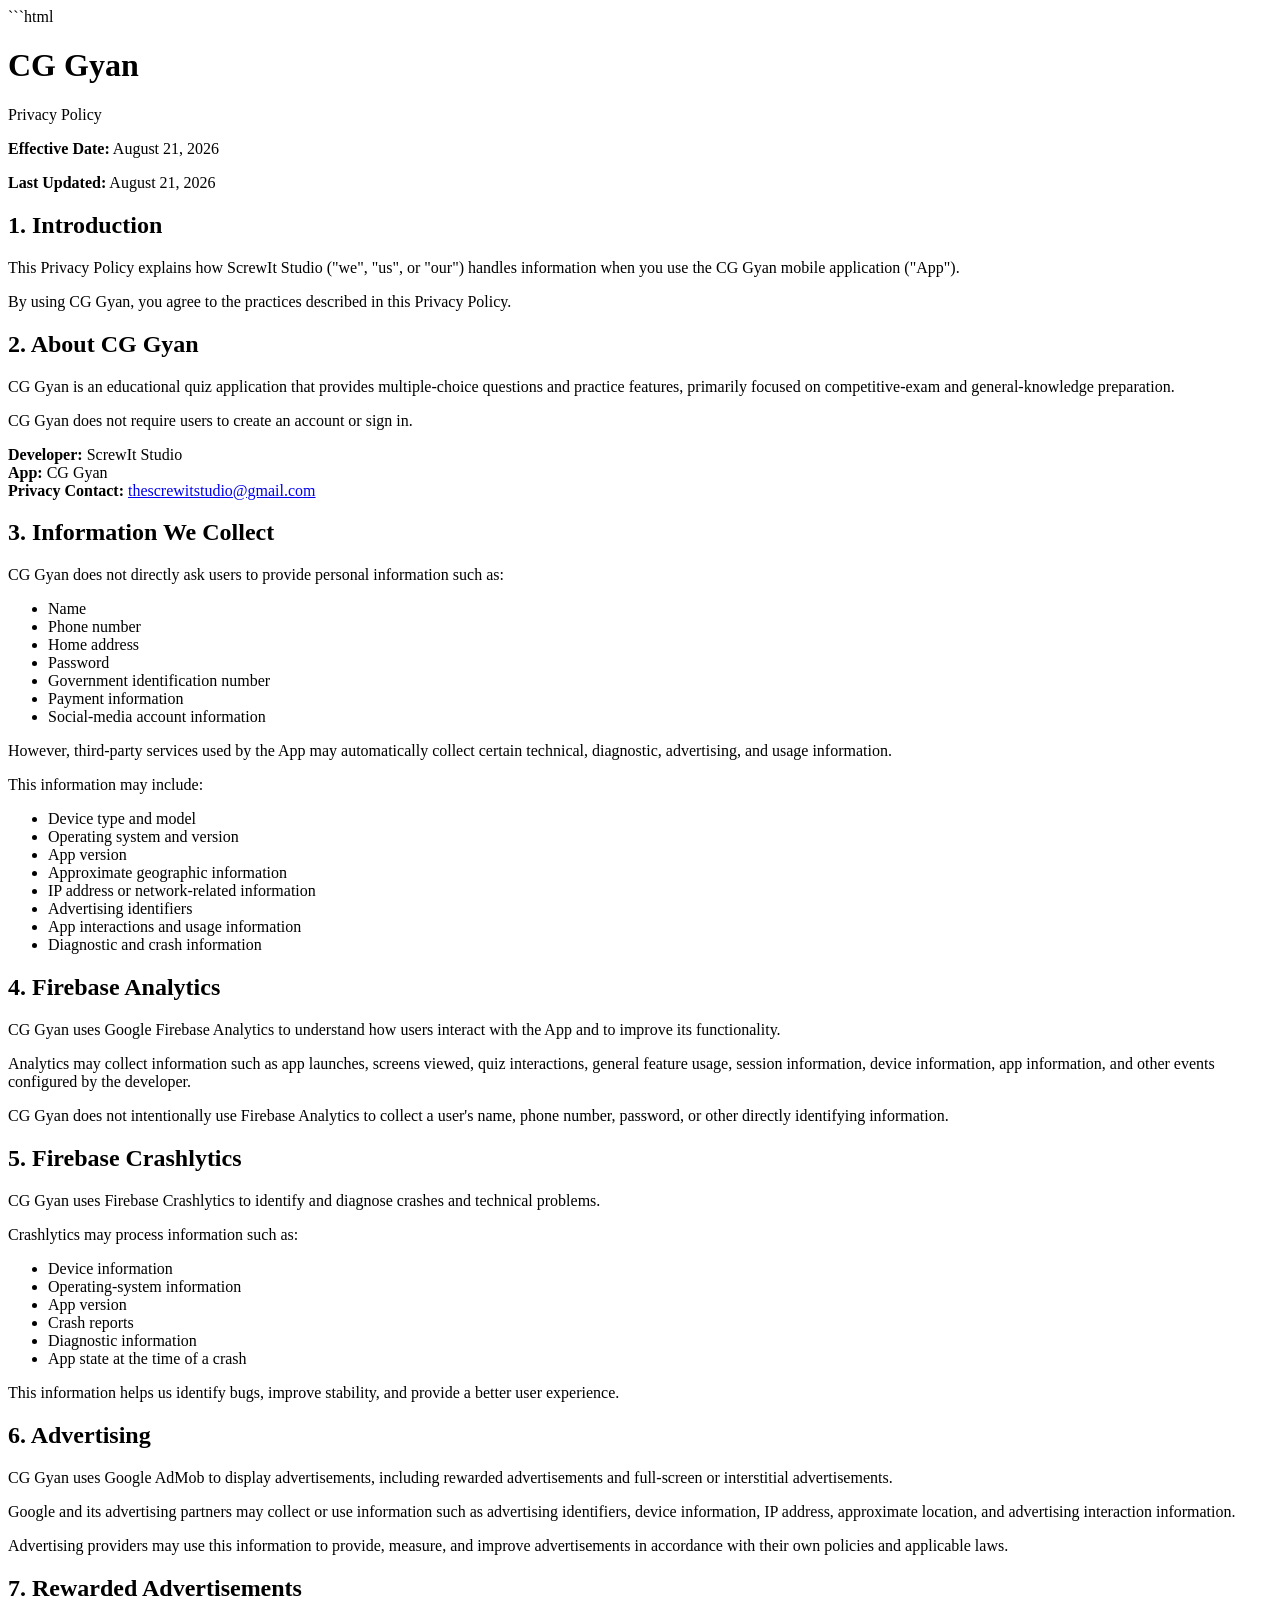
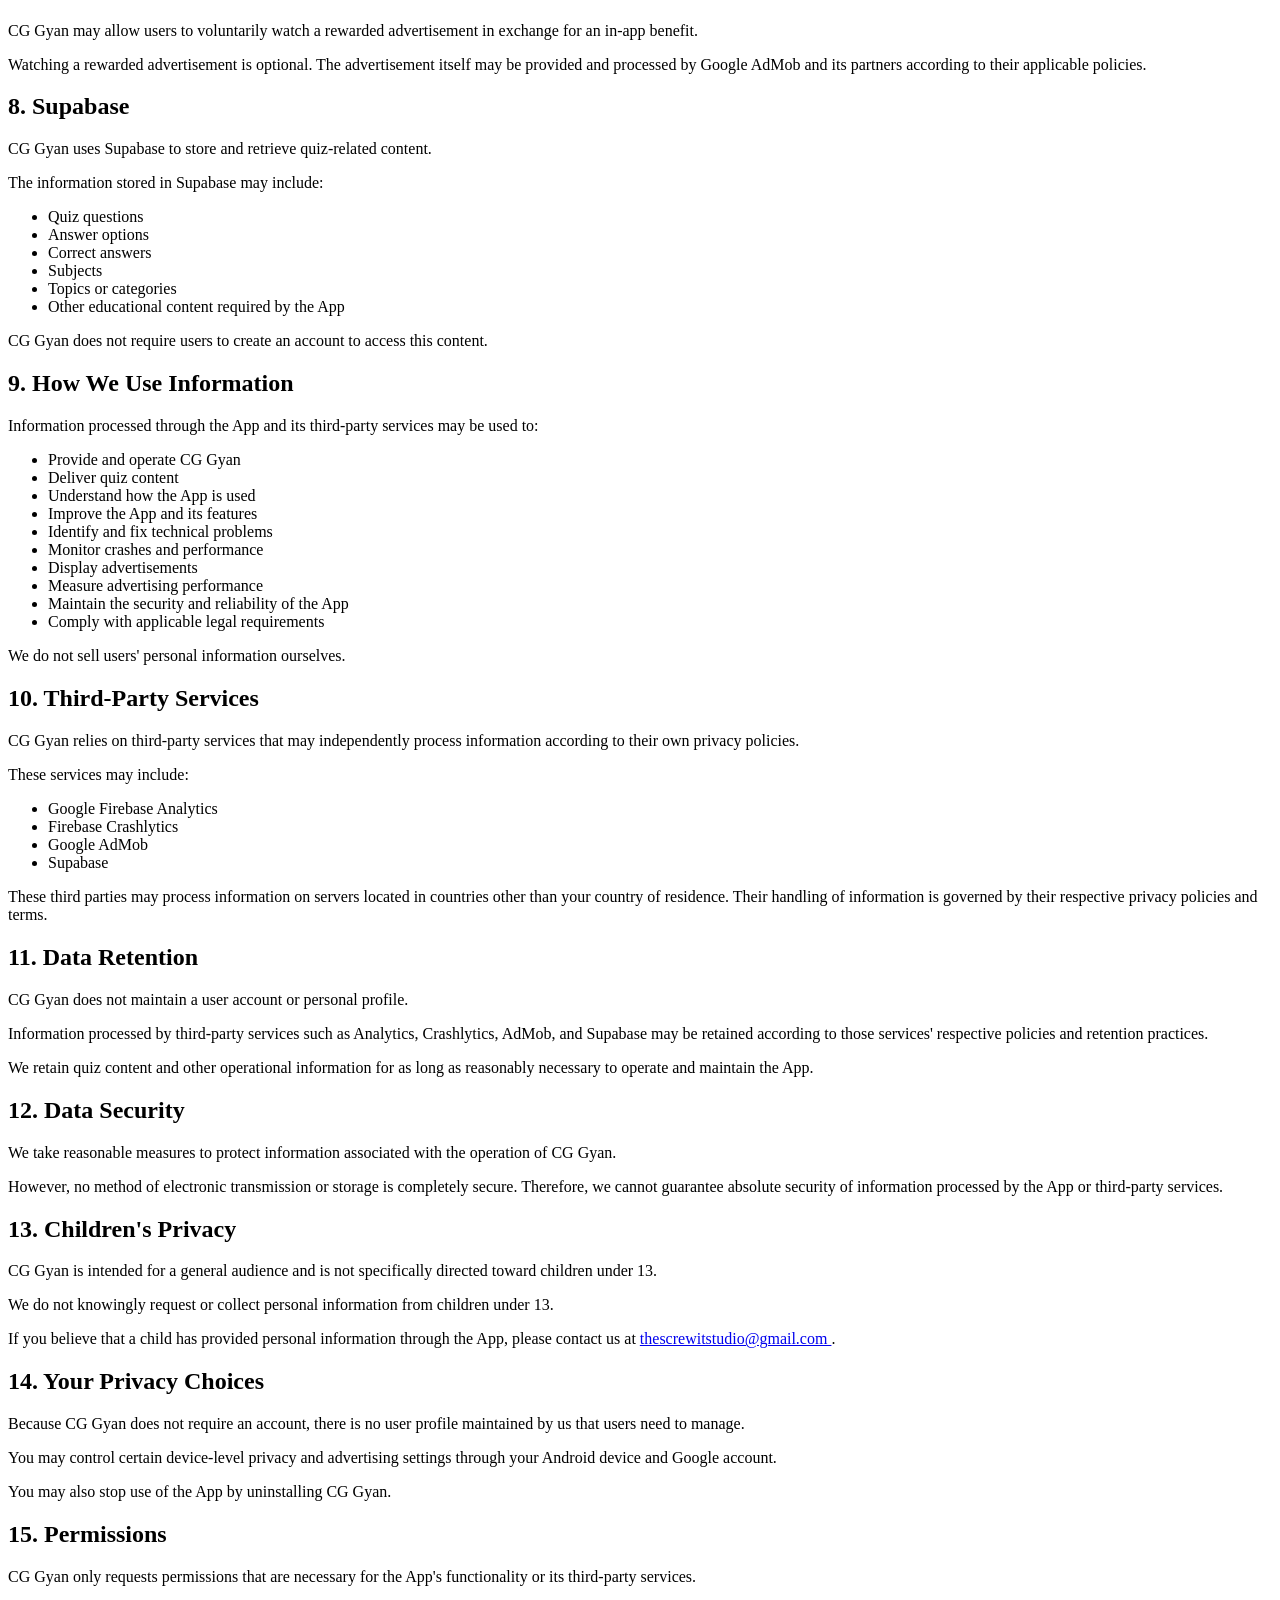
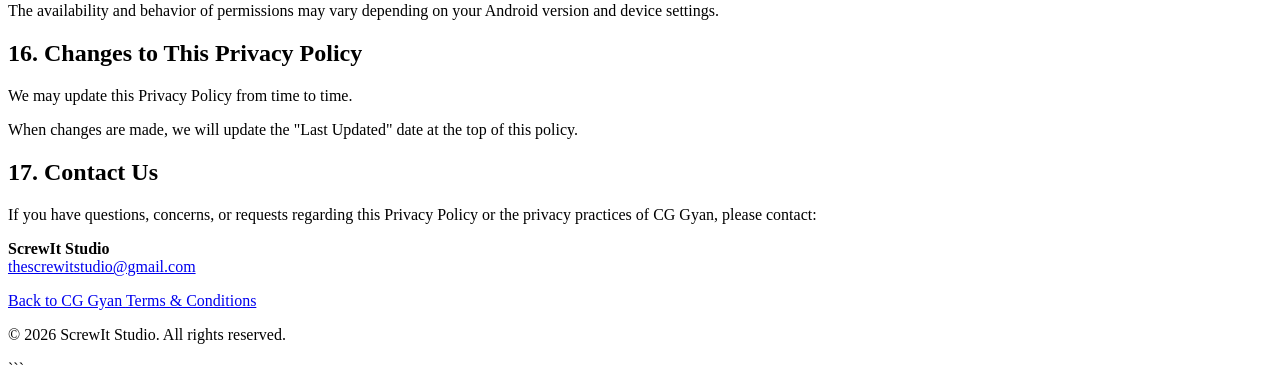
==== privacy-policy.html @ 209a821e "Create privacy-policy.html" ====
```html
<!DOCTYPE html>
<html lang="en">
<head>
    <meta charset="UTF-8">
    <meta name="viewport" content="width=device-width, initial-scale=1.0">

    <title>Privacy Policy - CG Gyan</title>

    <link rel="stylesheet" href="style.css">
</head>

<body>

<header>
    <div class="container">
        <h1>CG Gyan</h1>
        <p>Privacy Policy</p>
    </div>
</header>

<main class="container">

<section class="hero">

<p><strong>Effective Date:</strong> August 21, 2026</p>
<p><strong>Last Updated:</strong> August 21, 2026</p>

<h2>1. Introduction</h2>

<p>
This Privacy Policy explains how ScrewIt Studio ("we", "us", or "our")
handles information when you use the CG Gyan mobile application ("App").
</p>

<p>
By using CG Gyan, you agree to the practices described in this Privacy Policy.
</p>

<h2>2. About CG Gyan</h2>

<p>
CG Gyan is an educational quiz application that provides multiple-choice
questions and practice features, primarily focused on competitive-exam
and general-knowledge preparation.
</p>

<p>
CG Gyan does not require users to create an account or sign in.
</p>

<p>
<strong>Developer:</strong> ScrewIt Studio<br>
<strong>App:</strong> CG Gyan<br>
<strong>Privacy Contact:</strong>
<a href="mailto:thescrewitstudio@gmail.com">
thescrewitstudio@gmail.com
</a>
</p>

<h2>3. Information We Collect</h2>

<p>
CG Gyan does not directly ask users to provide personal information such as:
</p>

<ul>
    <li>Name</li>
    <li>Phone number</li>
    <li>Home address</li>
    <li>Password</li>
    <li>Government identification number</li>
    <li>Payment information</li>
    <li>Social-media account information</li>
</ul>

<p>
However, third-party services used by the App may automatically collect
certain technical, diagnostic, advertising, and usage information.
</p>

<p>This information may include:</p>

<ul>
    <li>Device type and model</li>
    <li>Operating system and version</li>
    <li>App version</li>
    <li>Approximate geographic information</li>
    <li>IP address or network-related information</li>
    <li>Advertising identifiers</li>
    <li>App interactions and usage information</li>
    <li>Diagnostic and crash information</li>
</ul>

<h2>4. Firebase Analytics</h2>

<p>
CG Gyan uses Google Firebase Analytics to understand how users interact
with the App and to improve its functionality.
</p>

<p>
Analytics may collect information such as app launches, screens viewed,
quiz interactions, general feature usage, session information, device
information, app information, and other events configured by the developer.
</p>

<p>
CG Gyan does not intentionally use Firebase Analytics to collect a user's
name, phone number, password, or other directly identifying information.
</p>

<h2>5. Firebase Crashlytics</h2>

<p>
CG Gyan uses Firebase Crashlytics to identify and diagnose crashes and
technical problems.
</p>

<p>Crashlytics may process information such as:</p>

<ul>
    <li>Device information</li>
    <li>Operating-system information</li>
    <li>App version</li>
    <li>Crash reports</li>
    <li>Diagnostic information</li>
    <li>App state at the time of a crash</li>
</ul>

<p>
This information helps us identify bugs, improve stability, and provide
a better user experience.
</p>

<h2>6. Advertising</h2>

<p>
CG Gyan uses Google AdMob to display advertisements, including rewarded
advertisements and full-screen or interstitial advertisements.
</p>

<p>
Google and its advertising partners may collect or use information such as
advertising identifiers, device information, IP address, approximate
location, and advertising interaction information.
</p>

<p>
Advertising providers may use this information to provide, measure, and
improve advertisements in accordance with their own policies and applicable
laws.
</p>

<h2>7. Rewarded Advertisements</h2>

<p>
CG Gyan may allow users to voluntarily watch a rewarded advertisement in
exchange for an in-app benefit.
</p>

<p>
Watching a rewarded advertisement is optional. The advertisement itself
may be provided and processed by Google AdMob and its partners according
to their applicable policies.
</p>

<h2>8. Supabase</h2>

<p>
CG Gyan uses Supabase to store and retrieve quiz-related content.
</p>

<p>
The information stored in Supabase may include:
</p>

<ul>
    <li>Quiz questions</li>
    <li>Answer options</li>
    <li>Correct answers</li>
    <li>Subjects</li>
    <li>Topics or categories</li>
    <li>Other educational content required by the App</li>
</ul>

<p>
CG Gyan does not require users to create an account to access this content.
</p>

<h2>9. How We Use Information</h2>

<p>
Information processed through the App and its third-party services may be
used to:
</p>

<ul>
    <li>Provide and operate CG Gyan</li>
    <li>Deliver quiz content</li>
    <li>Understand how the App is used</li>
    <li>Improve the App and its features</li>
    <li>Identify and fix technical problems</li>
    <li>Monitor crashes and performance</li>
    <li>Display advertisements</li>
    <li>Measure advertising performance</li>
    <li>Maintain the security and reliability of the App</li>
    <li>Comply with applicable legal requirements</li>
</ul>

<p>
We do not sell users' personal information ourselves.
</p>

<h2>10. Third-Party Services</h2>

<p>
CG Gyan relies on third-party services that may independently process
information according to their own privacy policies.
</p>

<p>These services may include:</p>

<ul>
    <li>Google Firebase Analytics</li>
    <li>Firebase Crashlytics</li>
    <li>Google AdMob</li>
    <li>Supabase</li>
</ul>

<p>
These third parties may process information on servers located in countries
other than your country of residence. Their handling of information is
governed by their respective privacy policies and terms.
</p>

<h2>11. Data Retention</h2>

<p>
CG Gyan does not maintain a user account or personal profile.
</p>

<p>
Information processed by third-party services such as Analytics,
Crashlytics, AdMob, and Supabase may be retained according to those
services' respective policies and retention practices.
</p>

<p>
We retain quiz content and other operational information for as long as
reasonably necessary to operate and maintain the App.
</p>

<h2>12. Data Security</h2>

<p>
We take reasonable measures to protect information associated with the
operation of CG Gyan.
</p>

<p>
However, no method of electronic transmission or storage is completely
secure. Therefore, we cannot guarantee absolute security of information
processed by the App or third-party services.
</p>

<h2>13. Children's Privacy</h2>

<p>
CG Gyan is intended for a general audience and is not specifically directed
toward children under 13.
</p>

<p>
We do not knowingly request or collect personal information from children
under 13.
</p>

<p>
If you believe that a child has provided personal information through the
App, please contact us at
<a href="mailto:thescrewitstudio@gmail.com">
thescrewitstudio@gmail.com
</a>.
</p>

<h2>14. Your Privacy Choices</h2>

<p>
Because CG Gyan does not require an account, there is no user profile
maintained by us that users need to manage.
</p>

<p>
You may control certain device-level privacy and advertising settings
through your Android device and Google account.
</p>

<p>
You may also stop use of the App by uninstalling CG Gyan.
</p>

<h2>15. Permissions</h2>

<p>
CG Gyan only requests permissions that are necessary for the App's
functionality or its third-party services.
</p>

<p>
The availability and behavior of permissions may vary depending on your
Android version and device settings.
</p>

<h2>16. Changes to This Privacy Policy</h2>

<p>
We may update this Privacy Policy from time to time.
</p>

<p>
When changes are made, we will update the "Last Updated" date at the top
of this policy.
</p>

<h2>17. Contact Us</h2>

<p>
If you have questions, concerns, or requests regarding this Privacy Policy
or the privacy practices of CG Gyan, please contact:
</p>

<p>
<strong>ScrewIt Studio</strong><br>
<a href="mailto:thescrewitstudio@gmail.com">
thescrewitstudio@gmail.com
</a>
</p>

<div class="links">
    <a href="index.html" class="button">
        Back to CG Gyan
    </a>

    <a href="terms.html" class="button secondary">
        Terms & Conditions
    </a>
</div>

</section>

</main>

<footer>
    <div class="container">
        <p>© 2026 ScrewIt Studio. All rights reserved.</p>
    </div>
</footer>

</body>
</html>
```
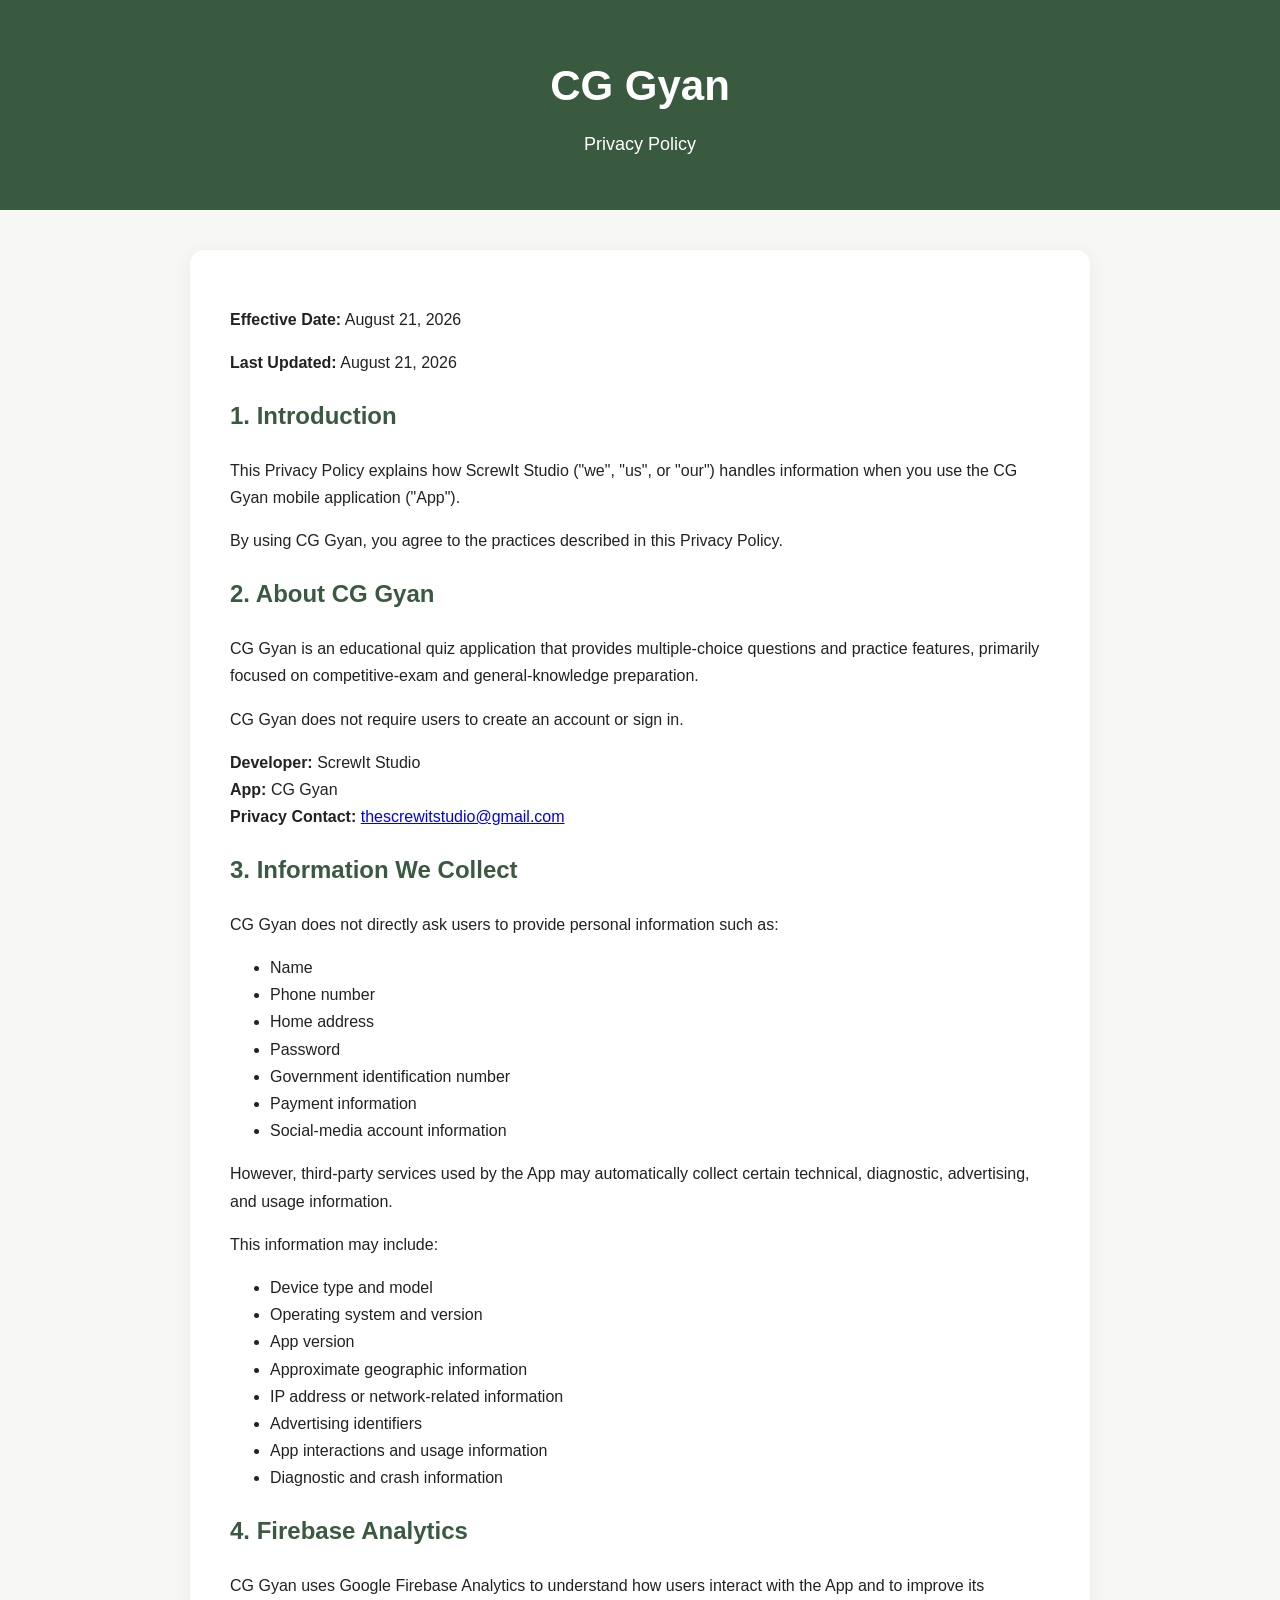
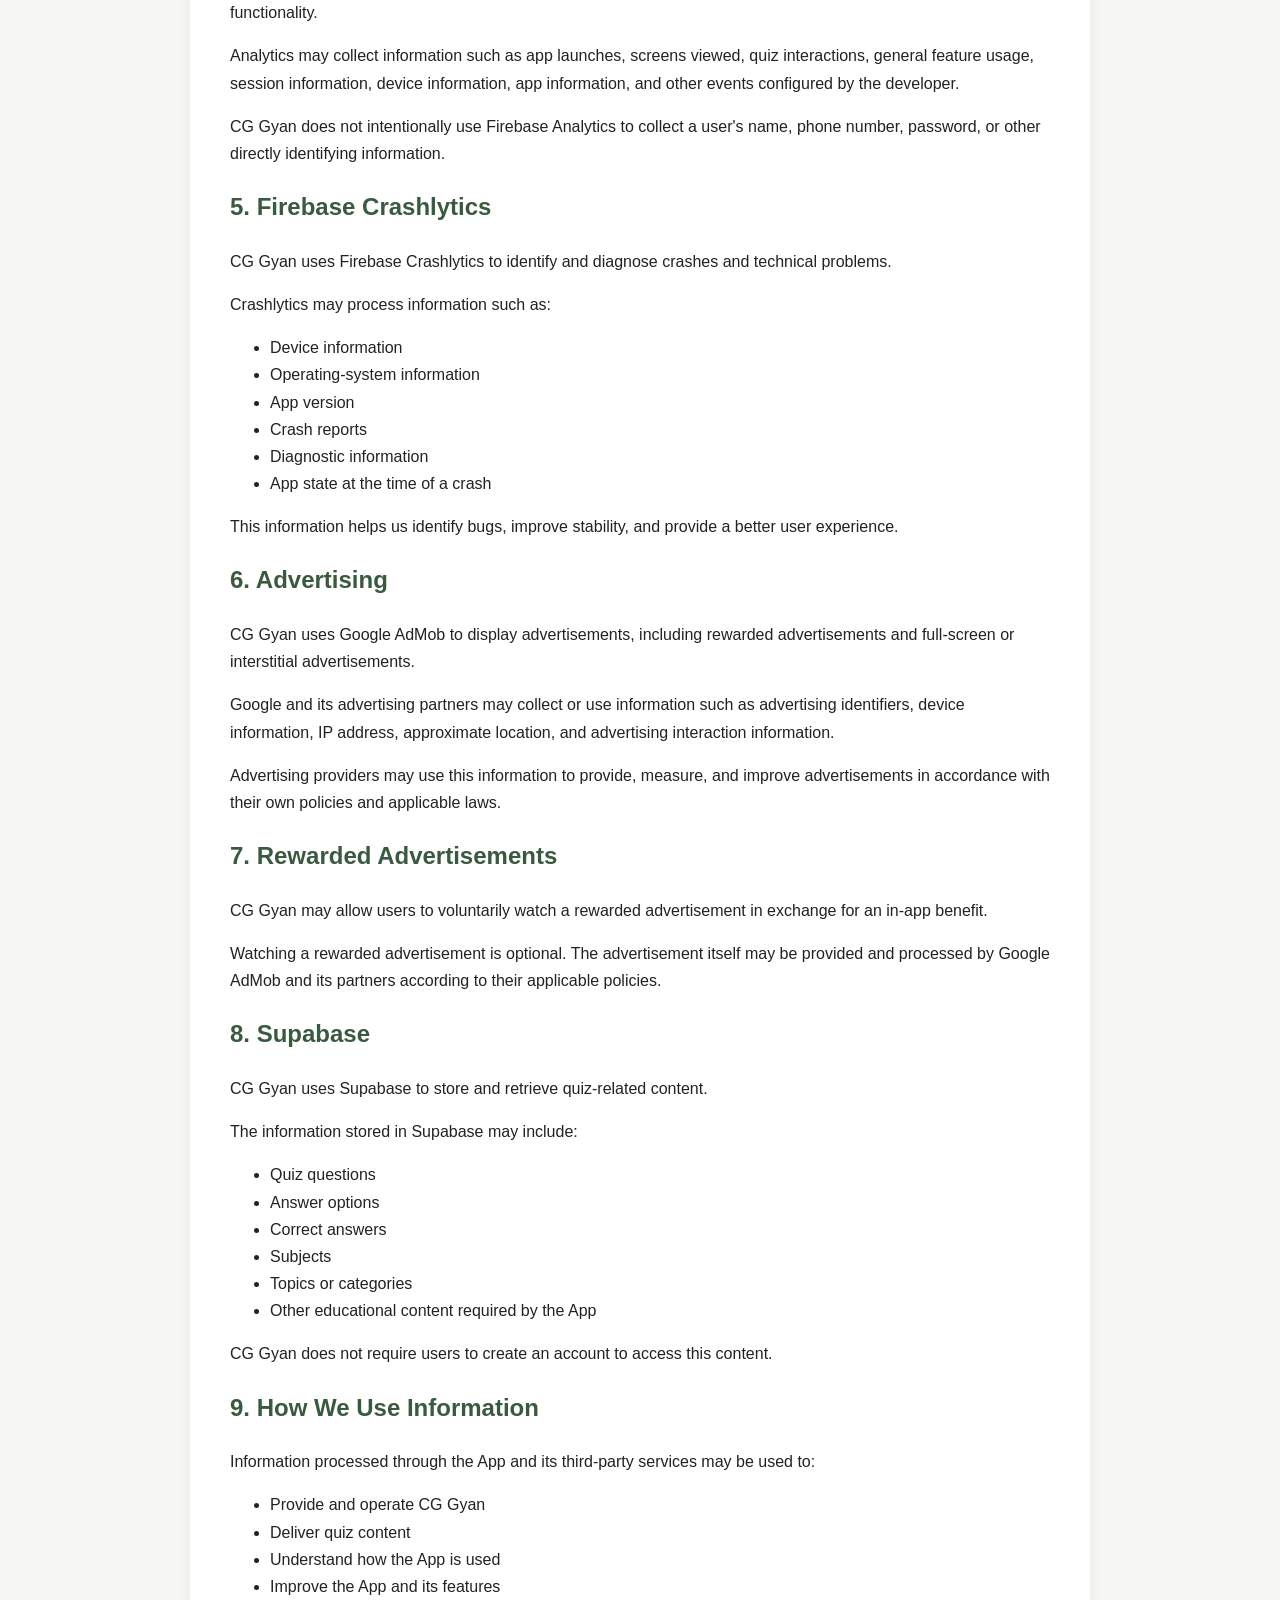
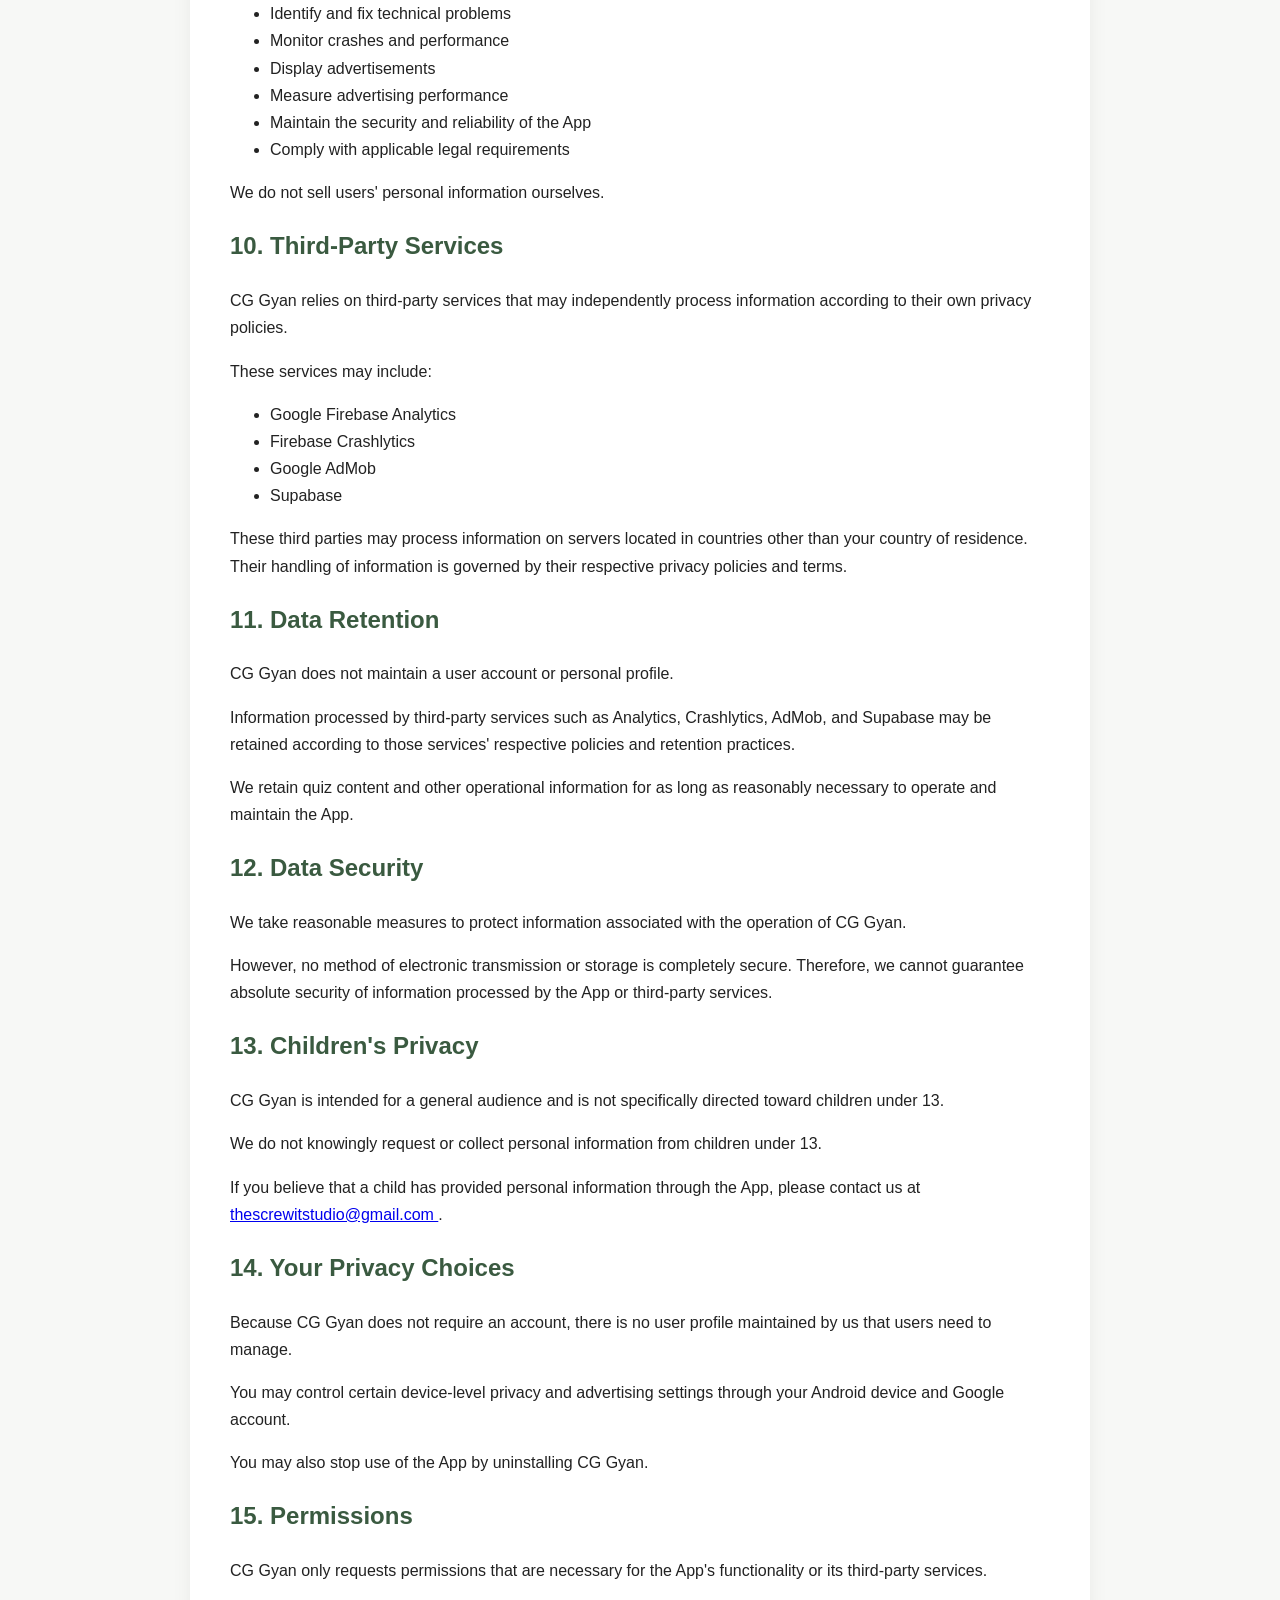
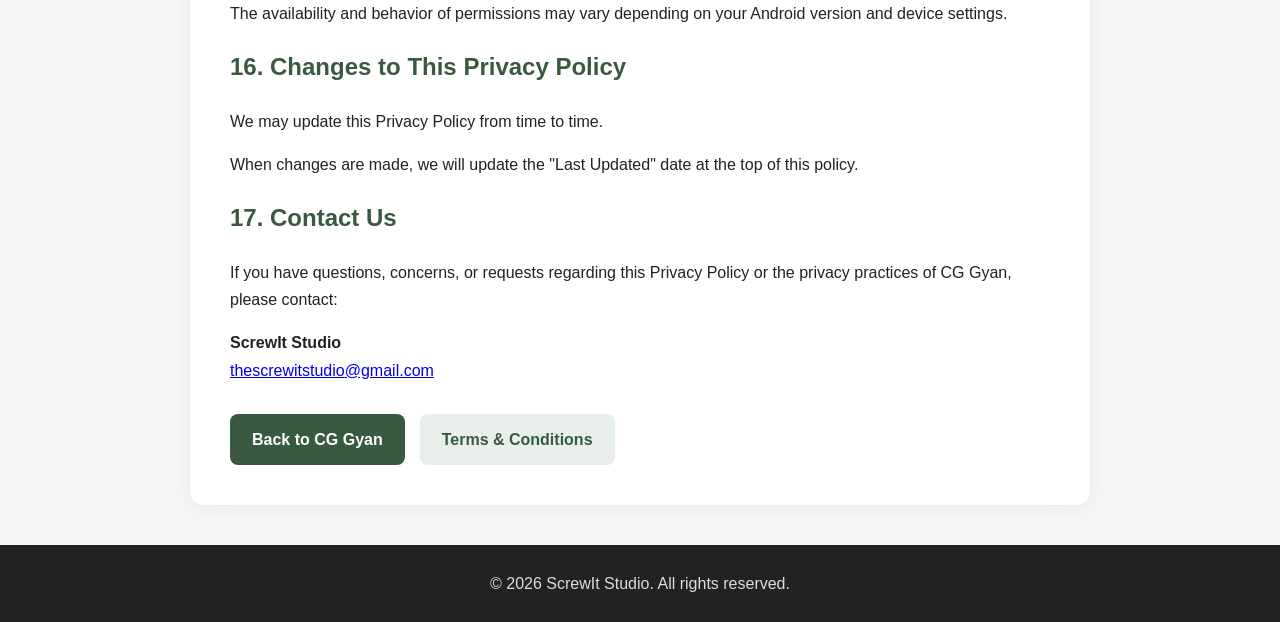
==== commit e38c6b6b: "Update privacy-policy.html" ====
--- a/privacy-policy.html
+++ b/privacy-policy.html
@@ -1,4 +1,3 @@
-```html
 <!DOCTYPE html>
 <html lang="en">
 <head>
@@ -359,4 +358,3 @@
 
 </body>
 </html>
-```
--- a/style.css
+++ b/style.css
@@ -0,0 +1,130 @@
+```css
+* {
+    box-sizing: border-box;
+}
+
+body {
+    margin: 0;
+    font-family: Arial, Helvetica, sans-serif;
+    background: #f7f8f6;
+    color: #222;
+    line-height: 1.7;
+}
+
+header {
+    background: #3a5a40;
+    color: white;
+    padding: 50px 20px;
+    text-align: center;
+}
+
+header h1 {
+    margin: 0 0 8px;
+    font-size: 42px;
+}
+
+header p {
+    margin: 0;
+    font-size: 18px;
+}
+
+.container {
+    width: min(900px, 92%);
+    margin: auto;
+}
+
+.hero {
+    background: white;
+    margin: 40px 0;
+    padding: 40px;
+    border-radius: 14px;
+    box-shadow: 0 4px 20px rgba(0, 0, 0, 0.06);
+}
+
+.hero h2,
+.contact h2 {
+    color: #3a5a40;
+}
+
+.links {
+    display: flex;
+    flex-wrap: wrap;
+    gap: 15px;
+    margin-top: 30px;
+}
+
+.button {
+    display: inline-block;
+    background: #3a5a40;
+    color: white;
+    text-decoration: none;
+    padding: 12px 22px;
+    border-radius: 8px;
+    font-weight: bold;
+    transition: opacity 0.2s ease;
+}
+
+.button:hover {
+    opacity: 0.9;
+}
+
+.button.secondary {
+    background: #e8eee9;
+    color: #3a5a40;
+}
+
+.contact {
+    background: white;
+    margin-bottom: 40px;
+    padding: 30px;
+    border-radius: 14px;
+}
+
+.contact a {
+    color: #3a5a40;
+    word-break: break-word;
+}
+
+footer {
+    background: #222;
+    color: #ddd;
+    text-align: center;
+    padding: 25px 20px;
+}
+
+footer p {
+    margin: 0;
+}
+
+@media (max-width: 600px) {
+    header {
+        padding: 40px 20px;
+    }
+
+    header h1 {
+        font-size: 34px;
+    }
+
+    header p {
+        font-size: 16px;
+    }
+
+    .hero {
+        padding: 25px;
+        margin: 25px 0;
+    }
+
+    .links {
+        flex-direction: column;
+    }
+
+    .button {
+        text-align: center;
+        width: 100%;
+    }
+
+    .contact {
+        padding: 25px;
+    }
+}
+```
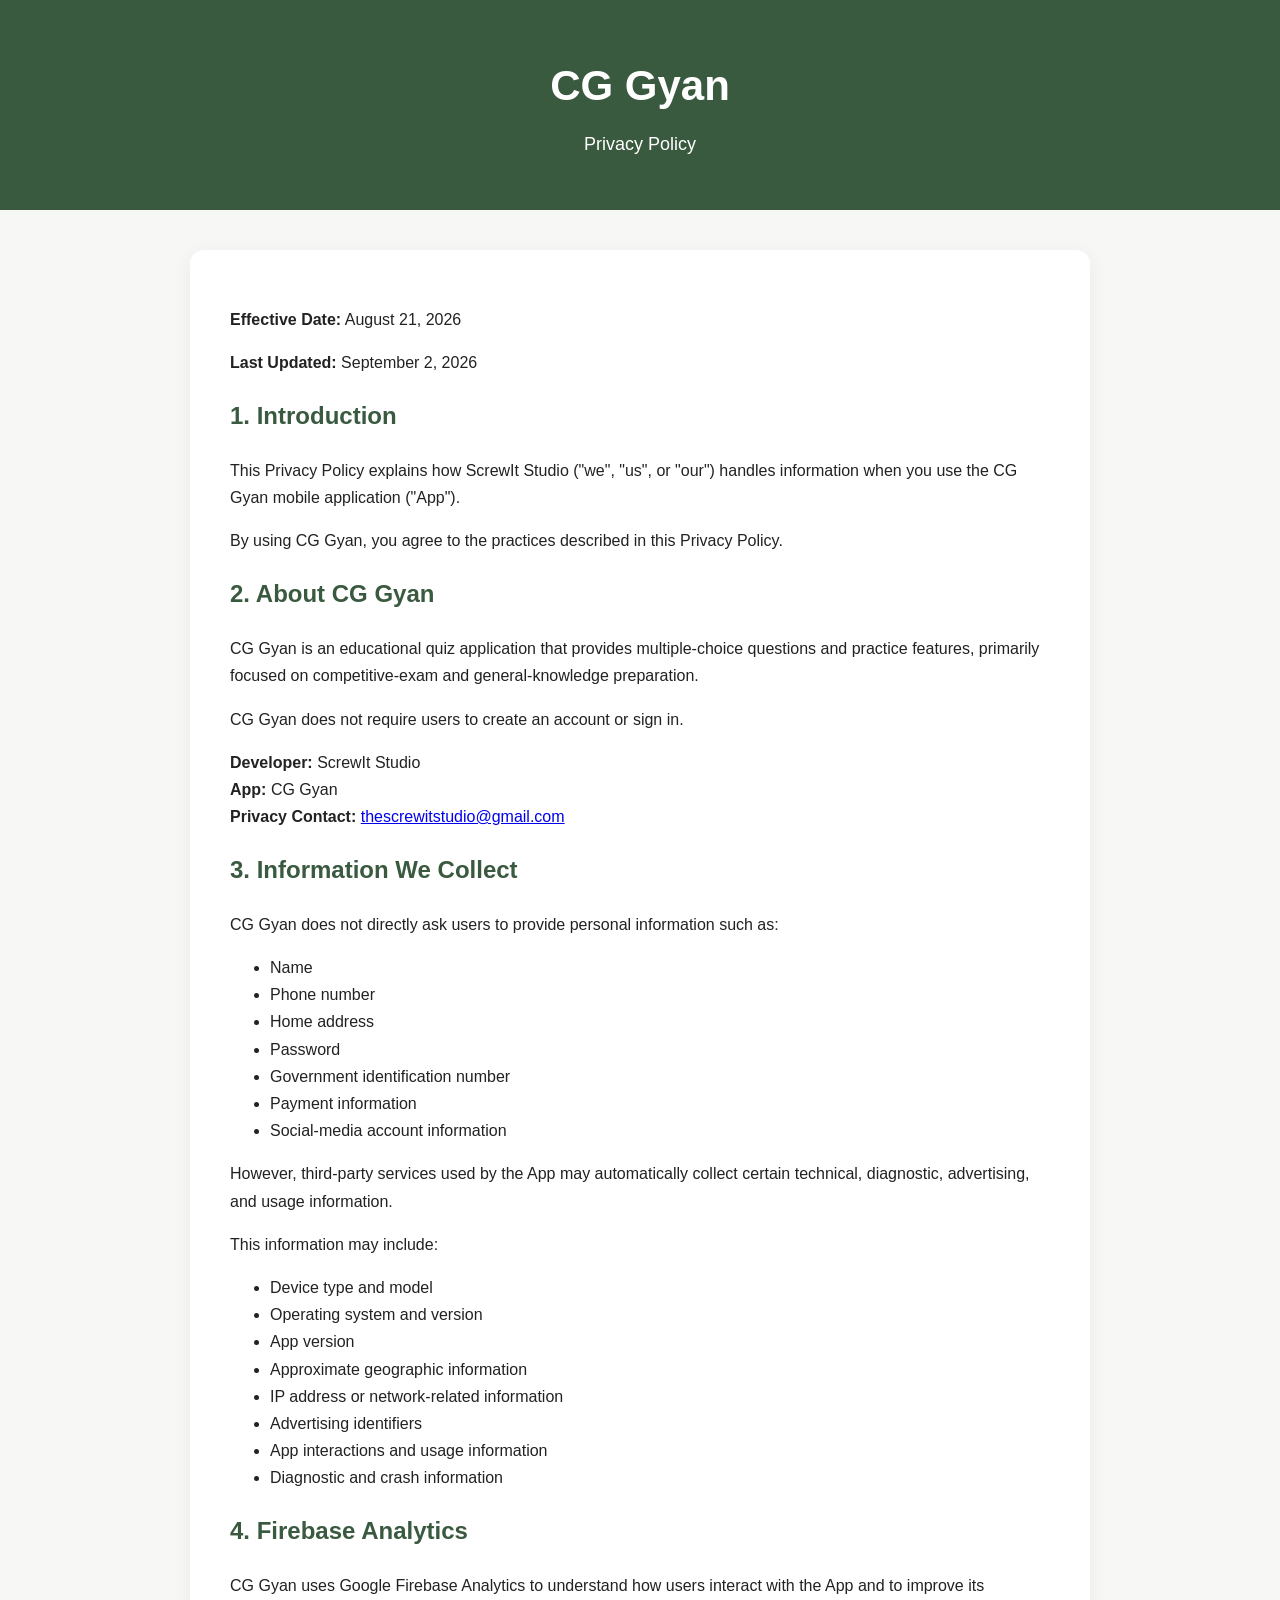
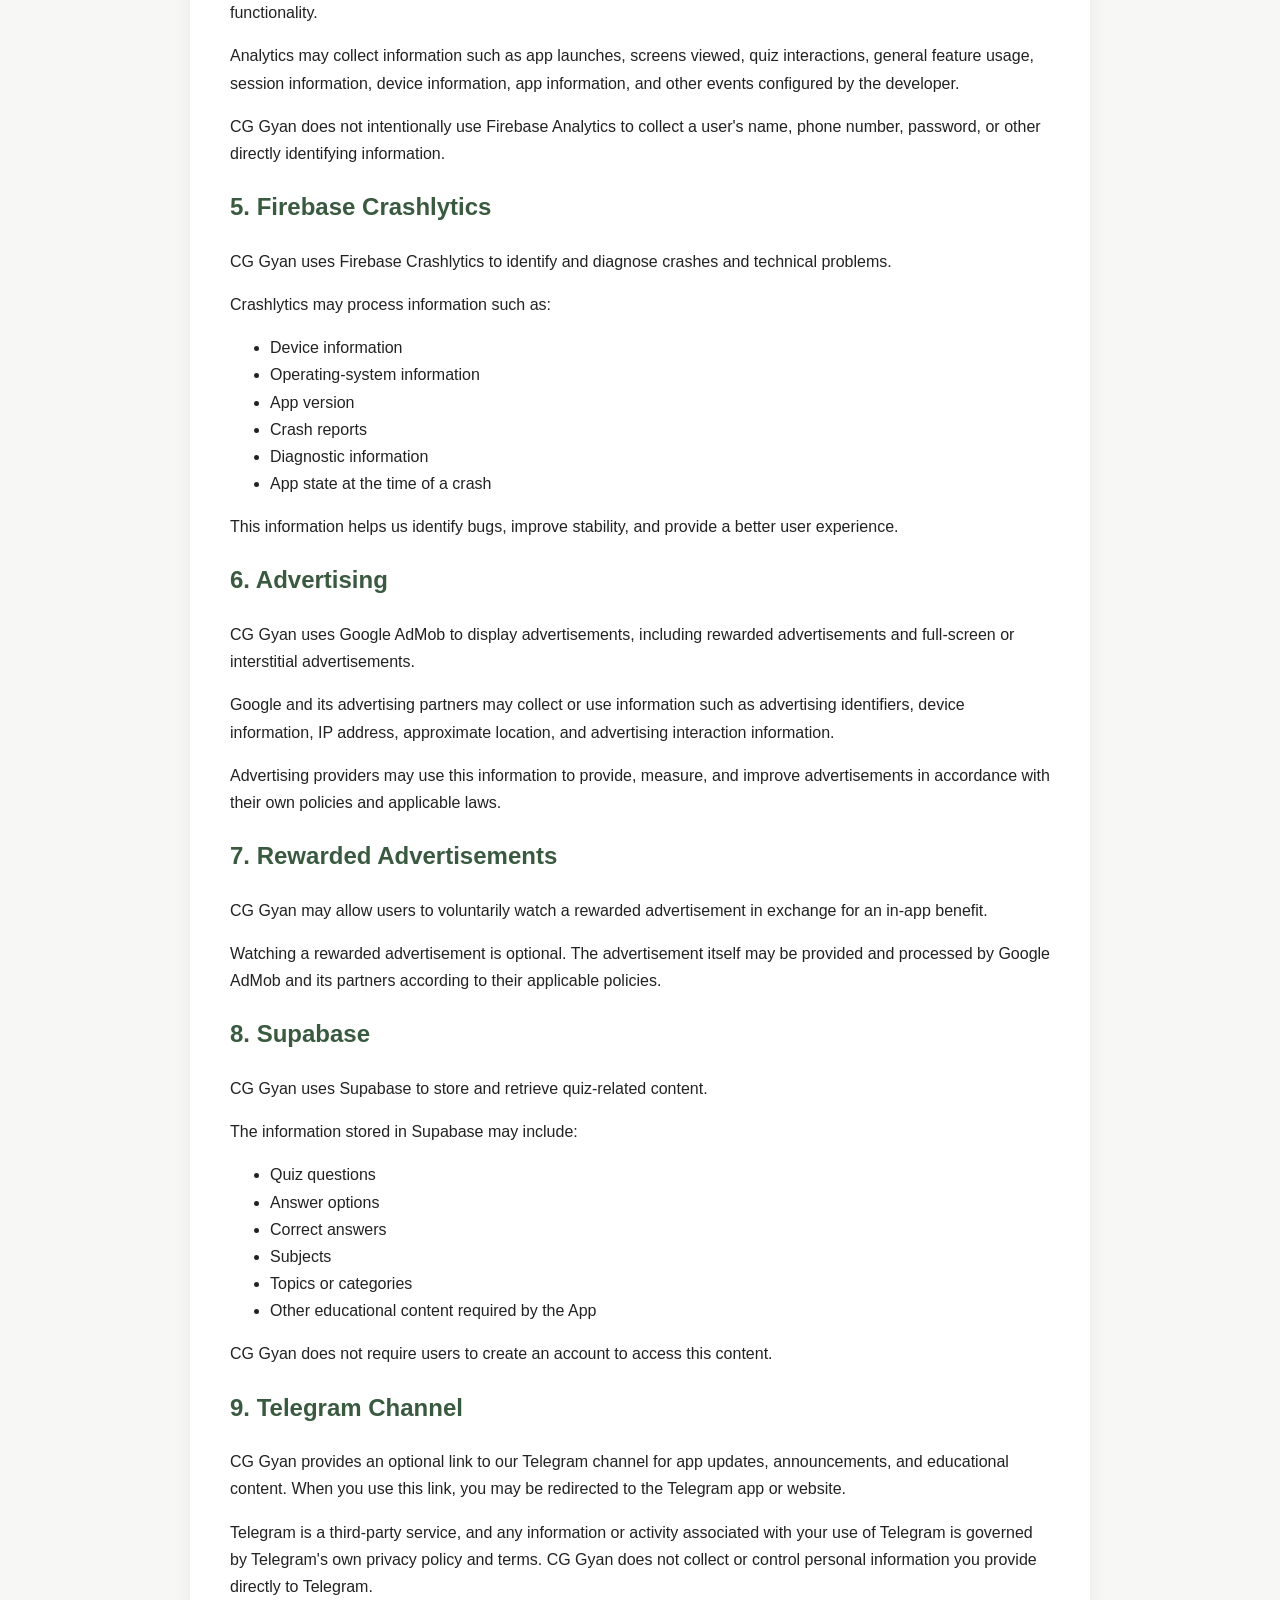
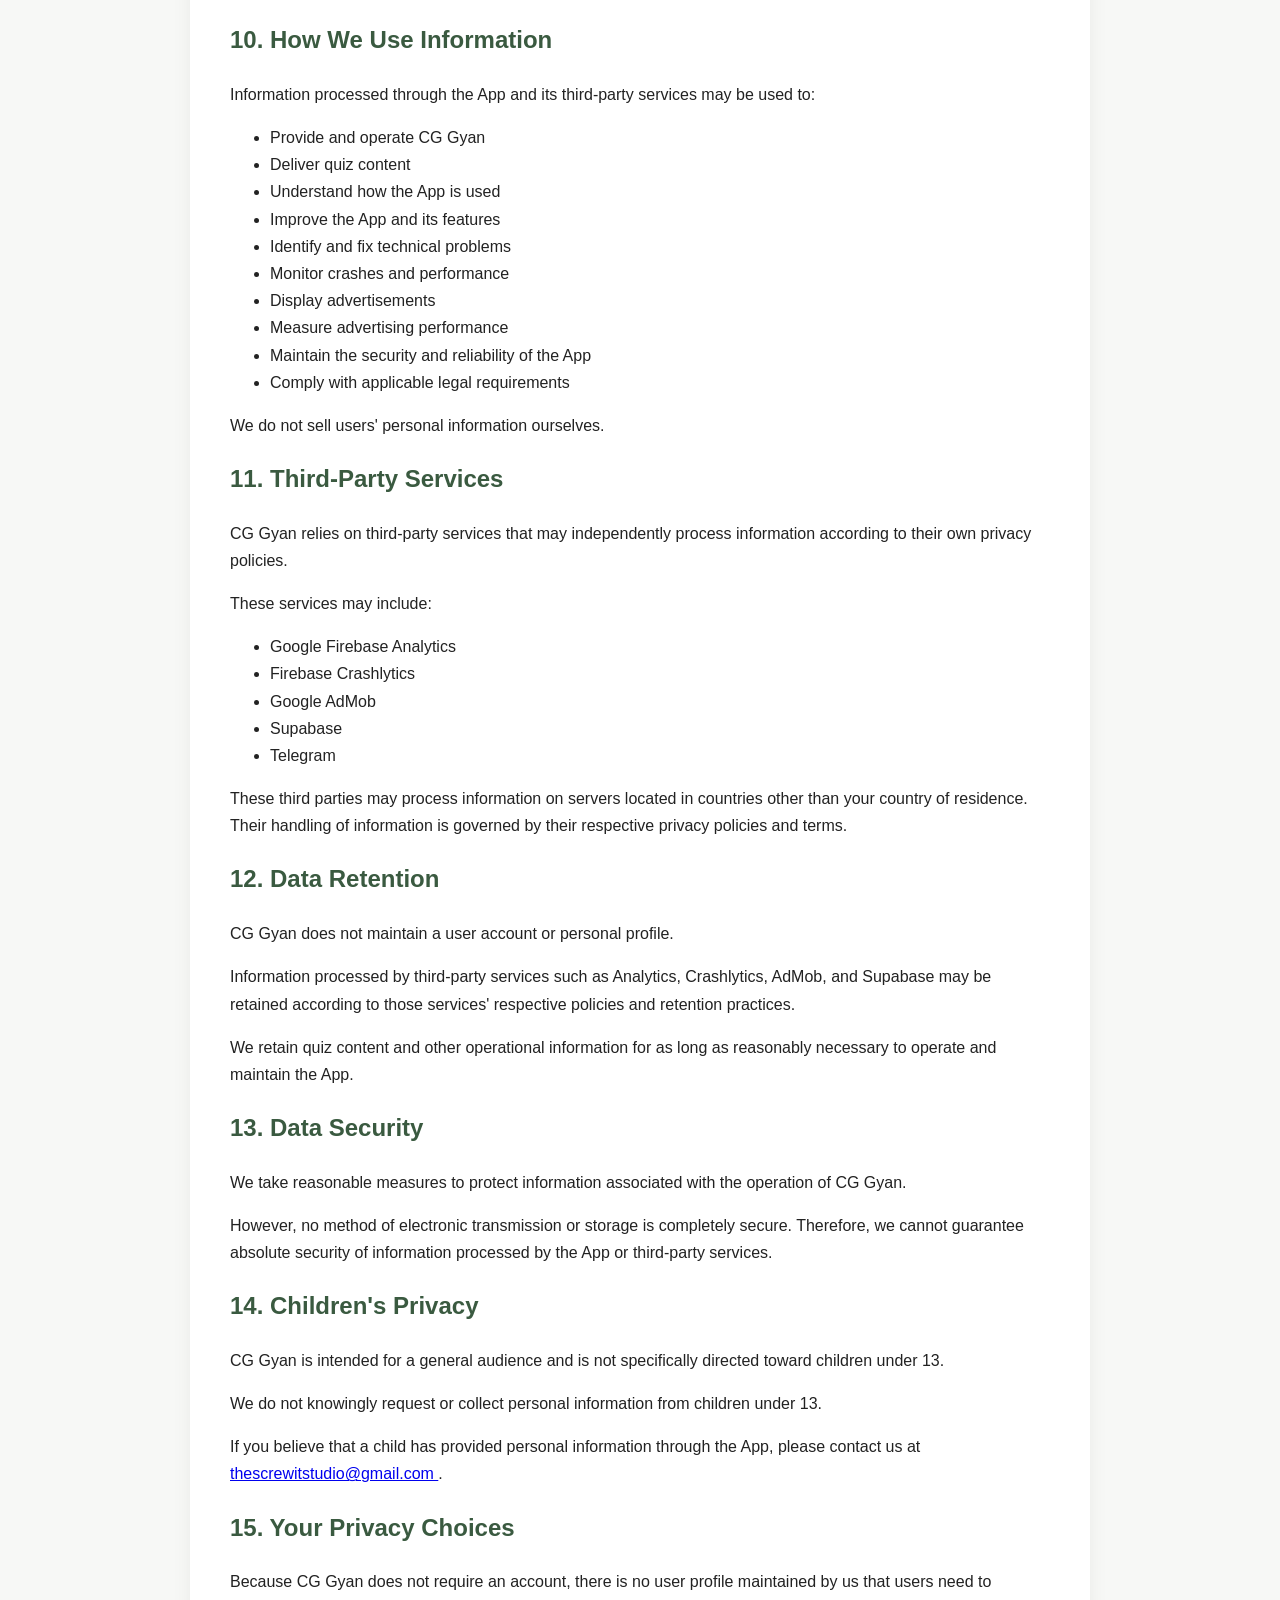
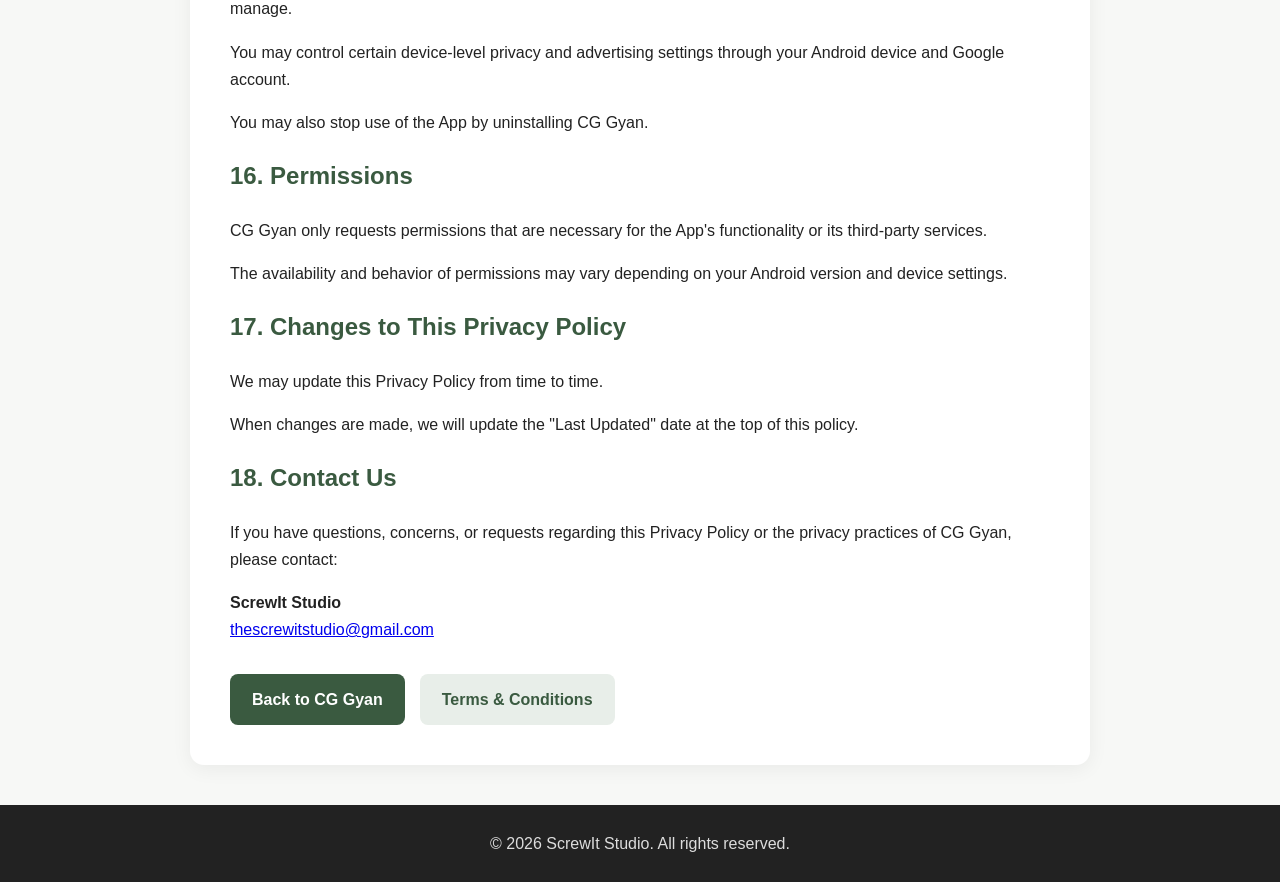
==== commit d756c6e0: "Update privacy-policy.html" ====
--- a/privacy-policy.html
+++ b/privacy-policy.html
@@ -23,7 +23,7 @@
 <section class="hero">
 
 <p><strong>Effective Date:</strong> August 21, 2026</p>
-<p><strong>Last Updated:</strong> August 21, 2026</p>
+<p><strong>Last Updated:</strong> September 2, 2026</p>
 
 <h2>1. Introduction</h2>
 
@@ -187,7 +187,22 @@
 CG Gyan does not require users to create an account to access this content.
 </p>
 
-<h2>9. How We Use Information</h2>
+<h2>9. Telegram Channel</h2>
+
+<p>
+CG Gyan provides an optional link to our Telegram channel for app updates,
+announcements, and educational content. When you use this link, you may
+be redirected to the Telegram app or website.
+</p>
+
+<p>
+Telegram is a third-party service, and any information or activity
+associated with your use of Telegram is governed by Telegram's own
+privacy policy and terms. CG Gyan does not collect or control personal
+information you provide directly to Telegram.
+</p>
+
+<h2>10. How We Use Information</h2>
 
 <p>
 Information processed through the App and its third-party services may be
@@ -211,7 +226,7 @@
 We do not sell users' personal information ourselves.
 </p>
 
-<h2>10. Third-Party Services</h2>
+<h2>11. Third-Party Services</h2>
 
 <p>
 CG Gyan relies on third-party services that may independently process
@@ -225,6 +240,7 @@
     <li>Firebase Crashlytics</li>
     <li>Google AdMob</li>
     <li>Supabase</li>
+    <li>Telegram</li>
 </ul>
 
 <p>
@@ -233,7 +249,7 @@
 governed by their respective privacy policies and terms.
 </p>
 
-<h2>11. Data Retention</h2>
+<h2>12. Data Retention</h2>
 
 <p>
 CG Gyan does not maintain a user account or personal profile.
@@ -250,7 +266,7 @@
 reasonably necessary to operate and maintain the App.
 </p>
 
-<h2>12. Data Security</h2>
+<h2>13. Data Security</h2>
 
 <p>
 We take reasonable measures to protect information associated with the
@@ -263,7 +279,7 @@
 processed by the App or third-party services.
 </p>
 
-<h2>13. Children's Privacy</h2>
+<h2>14. Children's Privacy</h2>
 
 <p>
 CG Gyan is intended for a general audience and is not specifically directed
@@ -283,7 +299,7 @@
 </a>.
 </p>
 
-<h2>14. Your Privacy Choices</h2>
+<h2>15. Your Privacy Choices</h2>
 
 <p>
 Because CG Gyan does not require an account, there is no user profile
@@ -299,7 +315,7 @@
 You may also stop use of the App by uninstalling CG Gyan.
 </p>
 
-<h2>15. Permissions</h2>
+<h2>16. Permissions</h2>
 
 <p>
 CG Gyan only requests permissions that are necessary for the App's
@@ -311,7 +327,7 @@
 Android version and device settings.
 </p>
 
-<h2>16. Changes to This Privacy Policy</h2>
+<h2>17. Changes to This Privacy Policy</h2>
 
 <p>
 We may update this Privacy Policy from time to time.
@@ -322,7 +338,7 @@
 of this policy.
 </p>
 
-<h2>17. Contact Us</h2>
+<h2>18. Contact Us</h2>
 
 <p>
 If you have questions, concerns, or requests regarding this Privacy Policy
@@ -341,7 +357,7 @@
         Back to CG Gyan
     </a>
 
-    <a href="terms.html" class="button secondary">
+    <a href="terms-and-conditions.html" class="button secondary">
         Terms & Conditions
     </a>
 </div>
--- a/style.css
+++ b/style.css
@@ -1,4 +1,3 @@
-```css
 * {
     box-sizing: border-box;
 }
@@ -127,4 +126,4 @@
         padding: 25px;
     }
 }
-```
+
